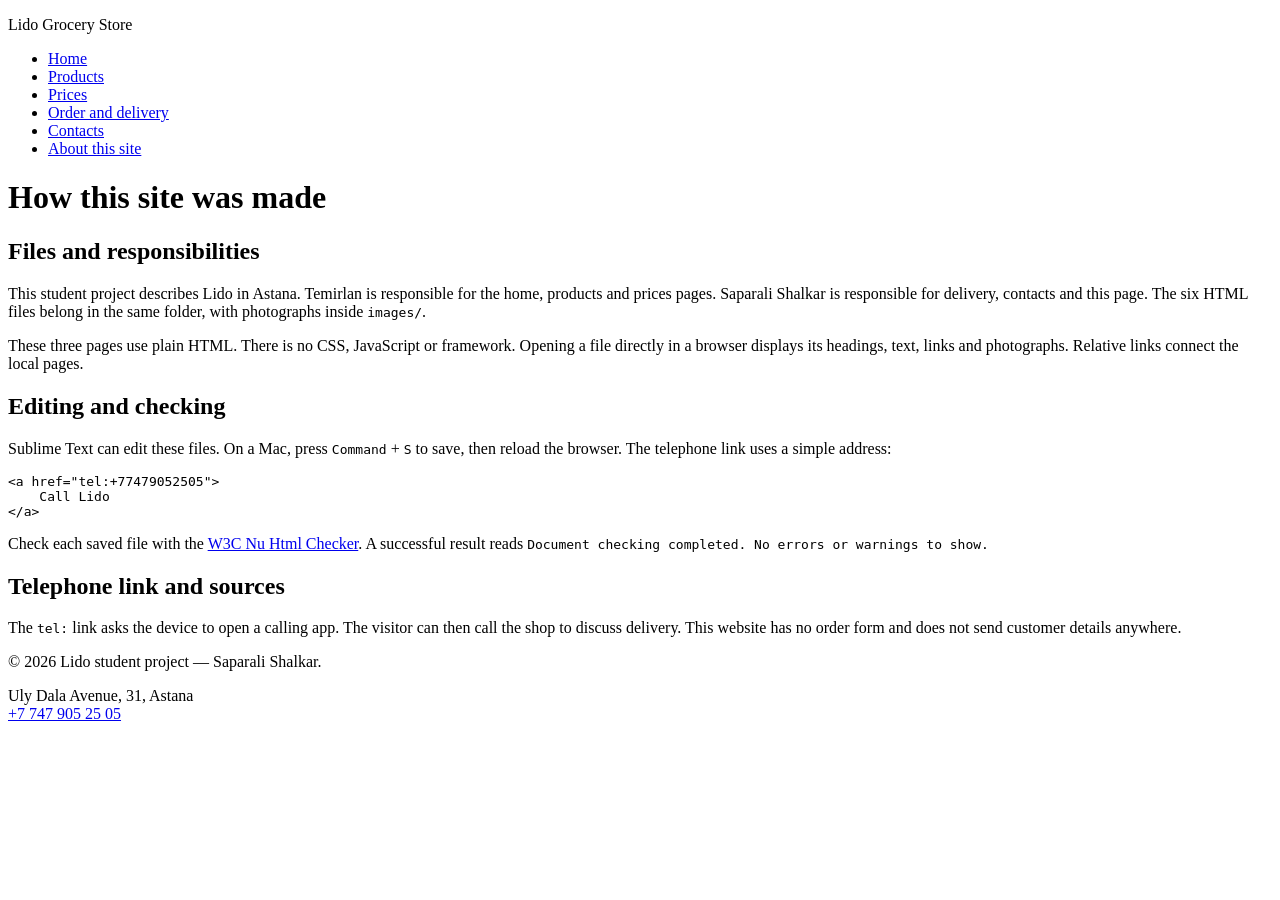
==== Grocery/colophon.html @ 2a1ebec3 "https://oly-mp.com/" ====
<!DOCTYPE html>
<html lang="en">
<head>
    <meta charset="UTF-8">
    <meta name="viewport" content="width=device-width, initial-scale=1.0">
    <meta name="description" content="How the Lido student website is organised, how its telephone link works.">
    <meta name="author" content="Saparali Shalkar">
    <title>About this site | Lido Grocery Store</title>
</head>
<body>
    <!-- Page author: Saparali Shalkar. -->
    <header>
        <p>Lido Grocery Store</p>
    </header>
    <nav aria-label="Main navigation">
        <ul>
            <li><a href="index.html">Home</a></li>
            <li><a href="products.html">Products</a></li>
            <li><a href="prices.html">Prices</a></li>
            <li><a href="delivery.html">Order and delivery</a></li>
            <li><a href="contacts.html">Contacts</a></li>
            <li><a href="colophon.html" aria-current="page">About this site</a></li>
        </ul>
    </nav>
    <main>
        <h1>How this site was made</h1>
        <section>
            <h2>Files and responsibilities</h2>
            <p>This student project describes Lido in Astana. Temirlan is responsible for the home,
                products and prices pages. Saparali Shalkar is responsible for delivery, contacts and this page.
                The six HTML files belong in the same folder, with photographs inside <code>images/</code>.</p>
            <p>These three pages use plain HTML. There is no CSS, JavaScript or framework.
                Opening a file directly in a browser displays its headings, text, links and photographs.
                Relative links connect the local pages.</p>
        </section>

        <!-- Editing and telephone links have different purposes, so each topic has its own titled section. -->
        <section>
            <h2>Editing and checking</h2>
            <p>Sublime Text can edit these files. On a Mac, press <kbd>Command</kbd> + <kbd>S</kbd>
                to save, then reload the browser. The telephone link uses a simple address:</p>
            <!-- Preformatted text preserves the example's line breaks; escaped brackets show the link's code instead of another active link. -->
            <pre><code>&lt;a href="tel:+77479052505"&gt;
    Call Lido
&lt;/a&gt;</code></pre>
            <p>Check each saved file with the <a href="https://validator.w3.org/nu/" target="_blank" rel="noopener noreferrer">W3C Nu Html Checker</a>.
                A successful result reads <samp>Document checking completed. No errors or warnings to show.</samp></p>
        </section>

        <section>
            <h2>Telephone link and sources</h2>
            <p>The <code>tel:</code> link asks the device to open a calling app.
                The visitor can then call the shop to discuss delivery. This website has no order form
                and does not send customer details anywhere.</p>
        </section>
    </main>
    <footer>
        <p>&copy; 2026 Lido student project &mdash; Saparali Shalkar.</p>
        <p>Uly Dala Avenue, 31, Astana<br><a href="tel:+77479052505">+7&nbsp;747&nbsp;905&nbsp;25&nbsp;05</a></p>
    </footer>
</body>
</html>
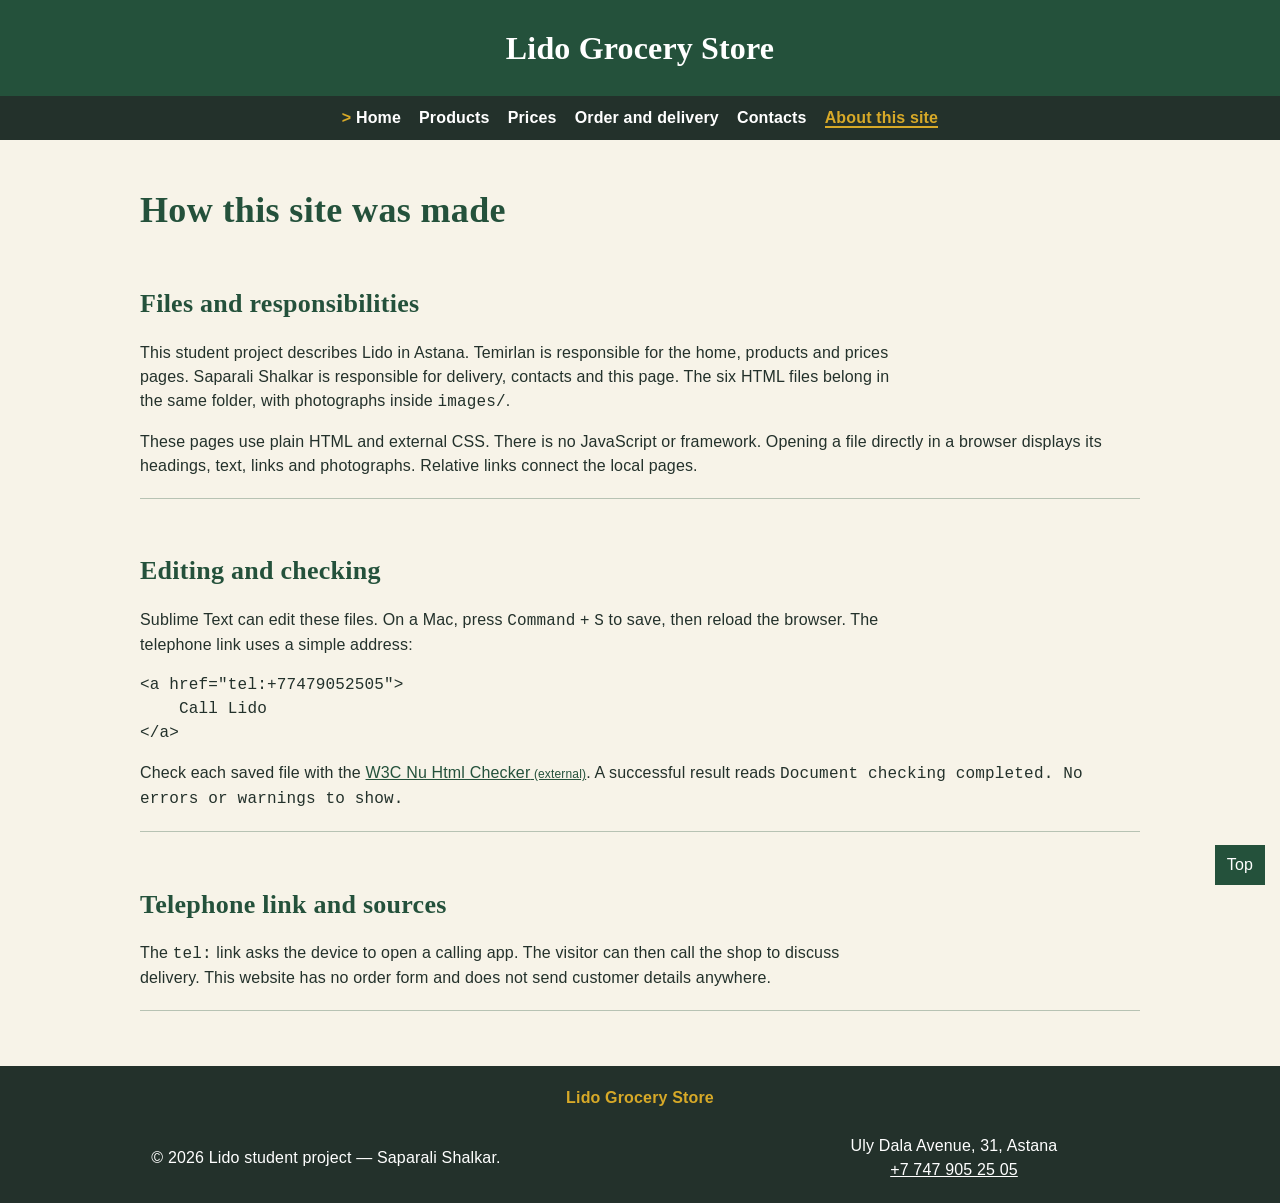
==== commit 9501c128: "Match contacts and colophon to existing pages" ====
--- a/Grocery/colophon.html
+++ b/Grocery/colophon.html
@@ -6,14 +6,16 @@
     <meta name="description" content="How the Lido student website is organised, how its telephone link works.">
     <meta name="author" content="Saparali Shalkar">
     <title>About this site | Lido Grocery Store</title>
+    <link rel="stylesheet" href="css/base.css">
+    <link rel="stylesheet" href="css/shalkar.css">
 </head>
-<body>
+<body class="page-colophon">
     <!-- Page author: Saparali Shalkar. -->
-    <header>
-        <p>Lido Grocery Store</p>
+    <header class="site-header">
+        <p class="site-name">Lido Grocery Store</p>
     </header>
-    <nav aria-label="Main navigation">
-        <ul>
+    <nav class="site-nav" aria-label="Main navigation">
+        <ul class="nav-list">
             <li><a href="index.html">Home</a></li>
             <li><a href="products.html">Products</a></li>
             <li><a href="prices.html">Prices</a></li>
@@ -22,20 +24,20 @@
             <li><a href="colophon.html" aria-current="page">About this site</a></li>
         </ul>
     </nav>
-    <main>
-        <h1>How this site was made</h1>
-        <section>
+    <main id="main-content" class="site-main">
+        <h1 id="page-title">How this site was made</h1>
+        <section class="content-section site-information">
             <h2>Files and responsibilities</h2>
             <p>This student project describes Lido in Astana. Temirlan is responsible for the home,
                 products and prices pages. Saparali Shalkar is responsible for delivery, contacts and this page.
                 The six HTML files belong in the same folder, with photographs inside <code>images/</code>.</p>
-            <p>These three pages use plain HTML. There is no CSS, JavaScript or framework.
+            <p>These pages use plain HTML and external CSS. There is no JavaScript or framework.
                 Opening a file directly in a browser displays its headings, text, links and photographs.
                 Relative links connect the local pages.</p>
         </section>
 
         <!-- Editing and telephone links have different purposes, so each topic has its own titled section. -->
-        <section>
+        <section class="content-section editing-notes">
             <h2>Editing and checking</h2>
             <p>Sublime Text can edit these files. On a Mac, press <kbd>Command</kbd> + <kbd>S</kbd>
                 to save, then reload the browser. The telephone link uses a simple address:</p>
@@ -47,14 +49,15 @@
                 A successful result reads <samp>Document checking completed. No errors or warnings to show.</samp></p>
         </section>
 
-        <section>
+        <section class="content-section telephone-notes">
             <h2>Telephone link and sources</h2>
             <p>The <code>tel:</code> link asks the device to open a calling app.
                 The visitor can then call the shop to discuss delivery. This website has no order form
                 and does not send customer details anywhere.</p>
         </section>
     </main>
-    <footer>
+    <a class="back-to-top" href="#page-title">Top</a>
+    <footer class="site-footer">
         <p>&copy; 2026 Lido student project &mdash; Saparali Shalkar.</p>
         <p>Uly Dala Avenue, 31, Astana<br><a href="tel:+77479052505">+7&nbsp;747&nbsp;905&nbsp;25&nbsp;05</a></p>
     </footer>
--- a/Grocery/css/base.css
+++ b/Grocery/css/base.css
@@ -0,0 +1,246 @@
+/*
+    palette
+    24513b dark green for the store header and headings
+    d7a928 gold for the current navigation link
+    f7f3e8 light cream for the page background
+    23312b dark green for readable text
+    white for tables and form fields
+*/
+
+/* the universal selector matches every element */
+* {
+    box-sizing: border-box;
+}
+
+body {
+    margin: 0;
+    background-color: #f7f3e8;
+    color: rgb(35, 49, 43);
+    font-family: Arial, Helvetica, sans-serif;
+    font-size: 16px;
+    font-weight: 400;
+    line-height: 1.5;
+    letter-spacing: 0.01em;
+}
+
+h1,
+h2,
+h3 {
+    color: #24513b;
+    font-family: Georgia, "Times New Roman", serif;
+    font-weight: 700;
+    line-height: 1.2;
+    letter-spacing: 0.01em;
+}
+
+h1 {
+    font-size: 36px;
+}
+
+h2 {
+    font-size: 26px;
+}
+
+h3 {
+    font-size: 20px;
+}
+
+a {
+    color: #24513b;
+}
+
+img {
+    max-width: 100%;
+    height: auto;
+    border: 2px solid white;
+}
+
+.site-header {
+    padding: 24px 16px;
+    background-color: #24513b;
+    color: white;
+    text-align: center;
+}
+
+.site-header h1,
+.site-header .site-name {
+    margin: 0;
+    color: white;
+}
+
+.site-name {
+    font-family: Georgia, "Times New Roman", serif;
+    font-size: 32px;
+    font-weight: 700;
+}
+
+.site-nav {
+    position: static; /* static keeps the menu in normal flow */
+    padding: 10px;
+    background-color: #23312b;
+}
+
+/* the child selector selects only the main list inside the navigation */
+.site-nav > .nav-list {
+    display: flex;
+    flex-direction: row;
+    flex-wrap: wrap;
+    justify-content: center;
+    align-items: center;
+    gap: 18px;
+    margin: 0;
+    padding: 0;
+    list-style: none;
+}
+
+/* the descendant selector selects all links inside the navigation */
+.site-nav a {
+    color: white;
+    font-weight: 700;
+    text-decoration: none;
+}
+
+/* first child selects the first menu item and before inserts its marker */
+.site-nav li:first-child a::before {
+    content: "> ";
+    color: #d7a928;
+}
+
+.site-nav a:hover,
+.site-nav a:focus {
+    color: #d7a928;
+    text-decoration: underline;
+}
+
+.site-nav a[aria-current="page"] {
+    color: #d7a928;
+    border-bottom: 2px solid #d7a928;
+}
+
+.site-main {
+    width: 90%;
+    max-width: 1000px;
+    margin: 0 auto; /* centering technique one auto margins center the main page column */
+    padding: 30px 0;
+}
+
+#main-content {
+    min-height: 400px;
+}
+
+/* top padding prevents the first heading margin from collapsing outside the section */
+.content-section {
+    margin-bottom: 25px;
+    padding: 10px 0 20px;
+    border-bottom: 1px solid rgba(36, 81, 59, 0.3);
+}
+
+.content-section > :last-child {
+    margin-bottom: 0;
+}
+
+/* the adjacent sibling selector selects a paragraph immediately after h2 */
+h2 + p {
+    max-width: 750px;
+}
+
+.cascade-demo {
+    color: #d7a928;
+}
+
+figure {
+    margin: 25px 0;
+}
+
+figcaption {
+    margin-top: 6px;
+    font-size: 14px;
+    font-style: italic;
+}
+
+table {
+    width: 100%;
+    border-collapse: collapse;
+    background-color: white;
+}
+
+caption {
+    margin-bottom: 8px;
+    font-weight: 700;
+}
+
+th,
+td {
+    padding: 8px;
+    border: 1px solid rgba(35, 49, 43, 0.3);
+    text-align: left;
+}
+
+th {
+    background-color: #24513b;
+    color: white;
+}
+
+input,
+select,
+textarea,
+button {
+    max-width: 100%;
+    padding: 7px;
+    border: 1px solid #24513b;
+    font: inherit;
+}
+
+button {
+    background-color: #24513b;
+    color: white;
+    cursor: pointer;
+}
+
+button:hover,
+button:focus {
+    background-color: #23312b;
+}
+
+/* the attribute selector selects external links with a blank target */
+a[target="_blank"]::after {
+    content: " (external)";
+    font-size: 12px;
+}
+
+.site-footer {
+    display: flex;
+    flex-direction: row;
+    flex-wrap: wrap;
+    justify-content: center;
+    align-items: center;
+    gap: 8px 16px;
+    padding: 20px;
+    background-color: #23312b;
+    color: white;
+    text-align: center;
+}
+
+.site-footer::before {
+    content: "Lido Grocery Store";
+    display: block;
+    margin-bottom: 10px;
+    color: #d7a928;
+    font-weight: 700;
+    flex-basis: 100%;
+}
+
+.site-footer p {
+    flex: 1 1 160px;
+    margin: 6px 0;
+}
+
+.site-footer a {
+    color: white;
+}
+
+hr {
+    margin: 25px 0;
+    border: 0;
+    border-top: 1px solid #d7a928;
+}
--- a/Grocery/css/shalkar.css
+++ b/Grocery/css/shalkar.css
@@ -0,0 +1,14 @@
+.page-contacts .site-main,
+.page-colophon .site-main {
+    padding-top: 25px;
+}
+
+.back-to-top {
+    position: fixed;
+    right: 15px;
+    bottom: 15px;
+    padding: 8px 12px;
+    background-color: #24513b;
+    color: white;
+    text-decoration: none;
+}
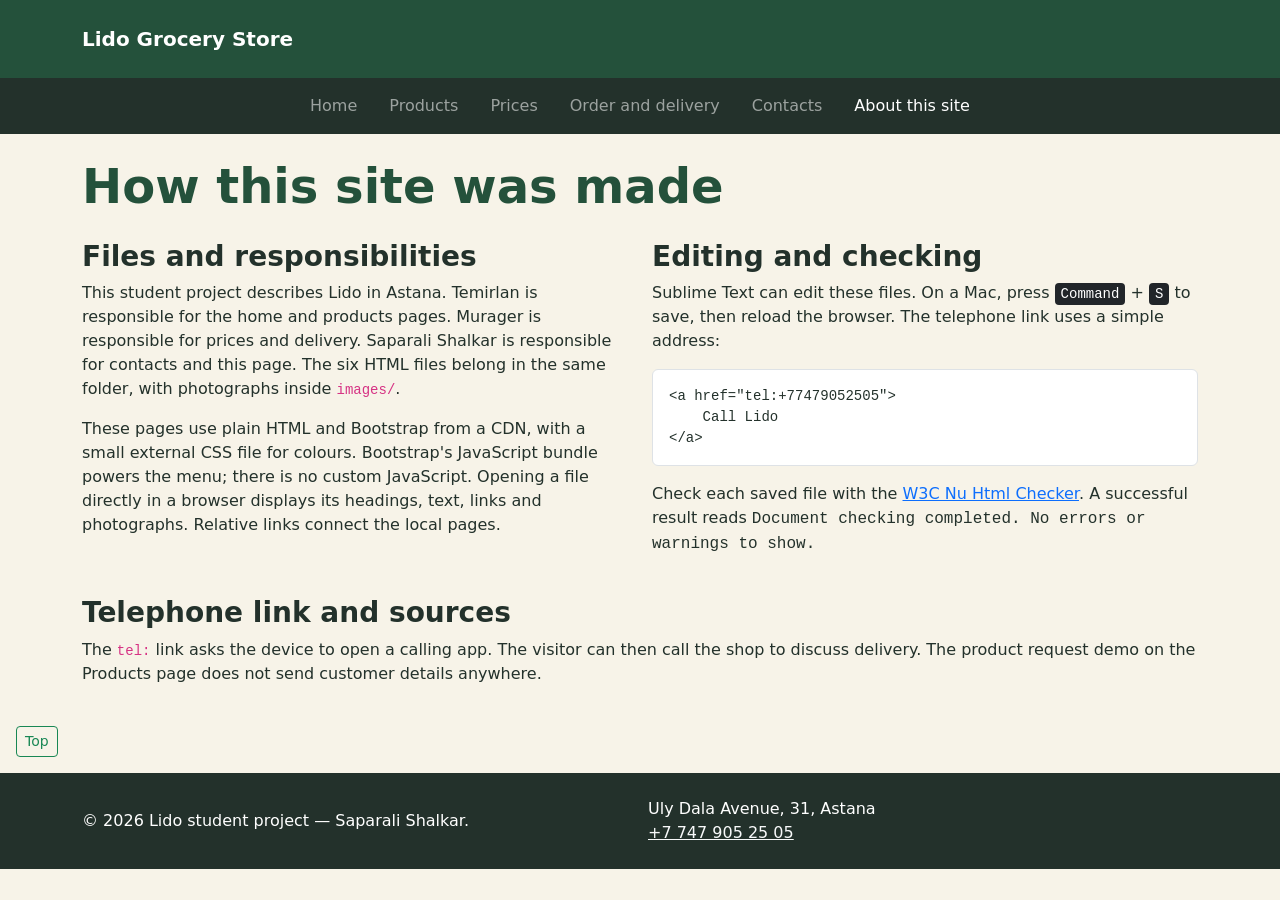
==== commit bf632063: "Migrate Contacts and About pages to Bootstrap" ====
--- a/Grocery/colophon.html
+++ b/Grocery/colophon.html
@@ -6,60 +6,82 @@
     <meta name="description" content="How the Lido student website is organised, how its telephone link works.">
     <meta name="author" content="Saparali Shalkar">
     <title>About this site | Lido Grocery Store</title>
-    <link rel="stylesheet" href="css/base.css">
+    <!-- Bootstrap 5.3.8 via CDN; the correction stylesheet follows Bootstrap. -->
+    <link href="https://cdn.jsdelivr.net/npm/bootstrap@5.3.8/dist/css/bootstrap.min.css" rel="stylesheet" integrity="sha384-sRIl4kxILFvY47J16cr9ZwB07vP4J8+LH7qKQnuqkuIAvNWLzeN8tE5YBujZqJLB" crossorigin="anonymous">
     <link rel="stylesheet" href="css/shalkar.css">
 </head>
 <body class="page-colophon">
     <!-- Page author: Saparali Shalkar. -->
-    <header class="site-header">
-        <p class="site-name">Lido Grocery Store</p>
+    <!-- container-fluid keeps the header colour full width. -->
+    <header class="site-header container-fluid py-4 text-center text-md-start">
+        <div class="container">
+            <p class="site-name lead fw-bold mb-0">Lido Grocery Store</p>
+        </div>
     </header>
-    <nav class="site-nav" aria-label="Main navigation">
-        <ul class="nav-list">
-            <li><a href="index.html">Home</a></li>
-            <li><a href="products.html">Products</a></li>
-            <li><a href="prices.html">Prices</a></li>
-            <li><a href="delivery.html">Order and delivery</a></li>
-            <li><a href="contacts.html">Contacts</a></li>
-            <li><a href="colophon.html" aria-current="page">About this site</a></li>
-        </ul>
+    <nav class="site-nav navbar navbar-expand-lg" data-bs-theme="dark" aria-label="Main navigation">
+        <div class="container">
+            <button class="navbar-toggler" type="button" data-bs-toggle="collapse" data-bs-target="#shalkar-navigation" aria-controls="shalkar-navigation" aria-expanded="false" aria-label="Toggle navigation">
+                <span class="navbar-toggler-icon"></span>
+            </button>
+            <div class="collapse navbar-collapse" id="shalkar-navigation">
+                <ul class="nav-list navbar-nav mx-auto gap-lg-3">
+                    <li class="nav-item"><a class="nav-link" href="index.html">Home</a></li>
+                    <li class="nav-item"><a class="nav-link" href="products.html">Products</a></li>
+                    <li class="nav-item"><a class="nav-link" href="prices.html">Prices</a></li>
+                    <li class="nav-item"><a class="nav-link" href="delivery.html">Order and delivery</a></li>
+                    <li class="nav-item"><a class="nav-link" href="contacts.html">Contacts</a></li>
+                    <li class="nav-item"><a class="nav-link active" aria-current="page" href="colophon.html">About this site</a></li>
+                </ul>
+            </div>
+        </div>
     </nav>
-    <main id="main-content" class="site-main">
-        <h1 id="page-title">How this site was made</h1>
-        <section class="content-section site-information">
-            <h2>Files and responsibilities</h2>
-            <p>This student project describes Lido in Astana. Temirlan is responsible for the home,
-                products and prices pages. Saparali Shalkar is responsible for delivery, contacts and this page.
+    <!-- container gives readable width and phone gutters. -->
+    <main id="main-content" class="site-main container py-4">
+        <h1 id="page-title" class="display-5 fw-bold mb-4 text-center text-md-start">How this site was made</h1>
+        <!-- The three existing sections form responsive Bootstrap columns. -->
+        <div class="row g-4">
+        <section class="content-section site-information col-12 col-lg-6">
+            <h2 class="h3 fw-bold">Files and responsibilities</h2>
+            <p>This student project describes Lido in Astana. Temirlan is responsible for the home and products pages. Murager is responsible for prices and delivery.
+                Saparali Shalkar is responsible for contacts and this page.
                 The six HTML files belong in the same folder, with photographs inside <code>images/</code>.</p>
-            <p>These pages use plain HTML and external CSS. There is no JavaScript or framework.
+            <p>These pages use plain HTML and Bootstrap from a CDN, with a small external CSS file for colours.
+                Bootstrap's JavaScript bundle powers the menu; there is no custom JavaScript.
                 Opening a file directly in a browser displays its headings, text, links and photographs.
                 Relative links connect the local pages.</p>
         </section>
 
         <!-- Editing and telephone links have different purposes, so each topic has its own titled section. -->
-        <section class="content-section editing-notes">
-            <h2>Editing and checking</h2>
+        <section class="content-section editing-notes col-12 col-lg-6">
+            <h2 class="h3 fw-bold">Editing and checking</h2>
             <p>Sublime Text can edit these files. On a Mac, press <kbd>Command</kbd> + <kbd>S</kbd>
                 to save, then reload the browser. The telephone link uses a simple address:</p>
             <!-- Preformatted text preserves the example's line breaks; escaped brackets show the link's code instead of another active link. -->
-            <pre><code>&lt;a href="tel:+77479052505"&gt;
+            <pre class="bg-white border rounded p-3"><code>&lt;a href="tel:+77479052505"&gt;
     Call Lido
 &lt;/a&gt;</code></pre>
             <p>Check each saved file with the <a href="https://validator.w3.org/nu/" target="_blank" rel="noopener noreferrer">W3C Nu Html Checker</a>.
                 A successful result reads <samp>Document checking completed. No errors or warnings to show.</samp></p>
         </section>
 
-        <section class="content-section telephone-notes">
-            <h2>Telephone link and sources</h2>
+        <section class="content-section telephone-notes col-12">
+            <h2 class="h3 fw-bold">Telephone link and sources</h2>
             <p>The <code>tel:</code> link asks the device to open a calling app.
-                The visitor can then call the shop to discuss delivery. This website has no order form
-                and does not send customer details anywhere.</p>
+                The visitor can then call the shop to discuss delivery. The product request demo on the Products page
+                does not send customer details anywhere.</p>
         </section>
+        </div>
     </main>
-    <a class="back-to-top" href="#page-title">Top</a>
-    <footer class="site-footer">
-        <p>&copy; 2026 Lido student project &mdash; Saparali Shalkar.</p>
-        <p>Uly Dala Avenue, 31, Astana<br><a href="tel:+77479052505">+7&nbsp;747&nbsp;905&nbsp;25&nbsp;05</a></p>
+    <a class="back-to-top btn btn-outline-success btn-sm d-none d-md-inline-block ms-3 mb-3" href="#page-title">Top</a>
+    <footer class="site-footer container-fluid py-4 text-center text-md-start">
+        <div class="container">
+            <div class="row g-3 align-items-center">
+                <p class="col-12 col-md-6 mb-0">&copy; 2026 Lido student project &mdash; Saparali Shalkar.</p>
+                <p class="col-12 col-md-6 mb-0">Uly Dala Avenue, 31, Astana<br><a class="link-light" href="tel:+77479052505">+7&nbsp;747&nbsp;905&nbsp;25&nbsp;05</a></p>
+            </div>
+        </div>
     </footer>
+    <!-- Bootstrap 5.3.8 bundle powers the collapsing navbar; no custom JavaScript. -->
+    <script src="https://cdn.jsdelivr.net/npm/bootstrap@5.3.8/dist/js/bootstrap.bundle.min.js" integrity="sha384-FKyoEForCGlyvwx9Hj09JcYn3nv7wiPVlz7YYwJrWVcXK/BmnVDxM+D2scQbITxI" crossorigin="anonymous"></script>
 </body>
 </html>
--- a/Grocery/css/shalkar.css
+++ b/Grocery/css/shalkar.css
@@ -1,14 +1,19 @@
-.page-contacts .site-main,
-.page-colophon .site-main {
-    padding-top: 25px;
+/* Assignment 3 correction layer: Bootstrap handles layout, navigation and spacing. */
+body {
+    background-color: #f7f3e8;
+    color: #23312b;
 }
 
-.back-to-top {
-    position: fixed;
-    right: 15px;
-    bottom: 15px;
-    padding: 8px 12px;
+h1, h2 {
+    color: #24513b;
+}
+
+.site-header {
     background-color: #24513b;
     color: white;
-    text-decoration: none;
 }
+
+.site-nav, .site-footer {
+    background-color: #23312b;
+    color: white;
+}
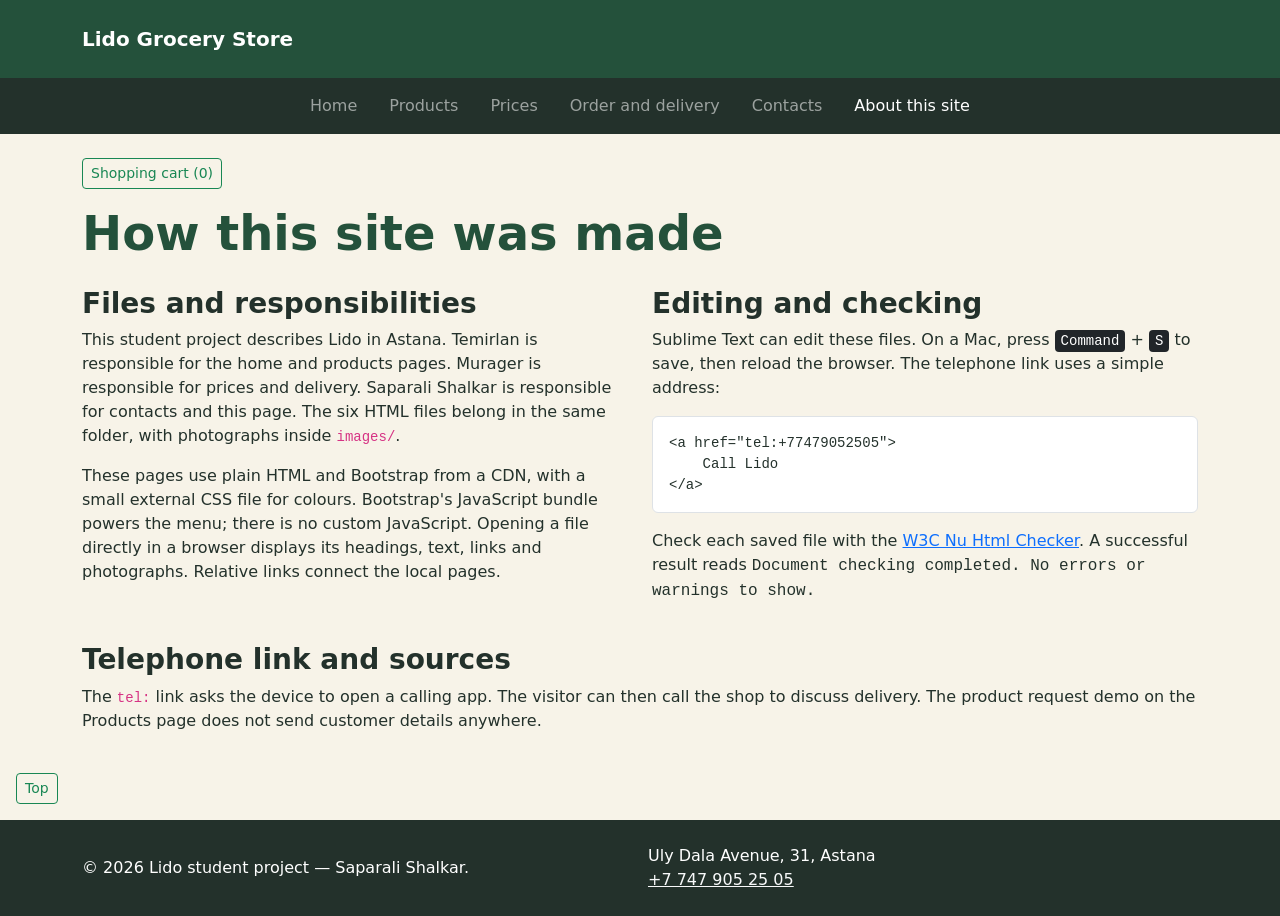
==== commit aee1b4d1: "Complete catalogue, shared cart and validated product enquiries" ====
--- a/Grocery/colophon.html
+++ b/Grocery/colophon.html
@@ -9,6 +9,8 @@
     <!-- Bootstrap 5.3.8 via CDN; the correction stylesheet follows Bootstrap. -->
     <link href="https://cdn.jsdelivr.net/npm/bootstrap@5.3.8/dist/css/bootstrap.min.css" rel="stylesheet" integrity="sha384-sRIl4kxILFvY47J16cr9ZwB07vP4J8+LH7qKQnuqkuIAvNWLzeN8tE5YBujZqJLB" crossorigin="anonymous">
     <link rel="stylesheet" href="css/shalkar.css">
+    <script src="js/store.js" defer></script>
+    <script src="js/main.js" defer></script>
 </head>
 <body class="page-colophon">
     <!-- Page author: Saparali Shalkar. -->
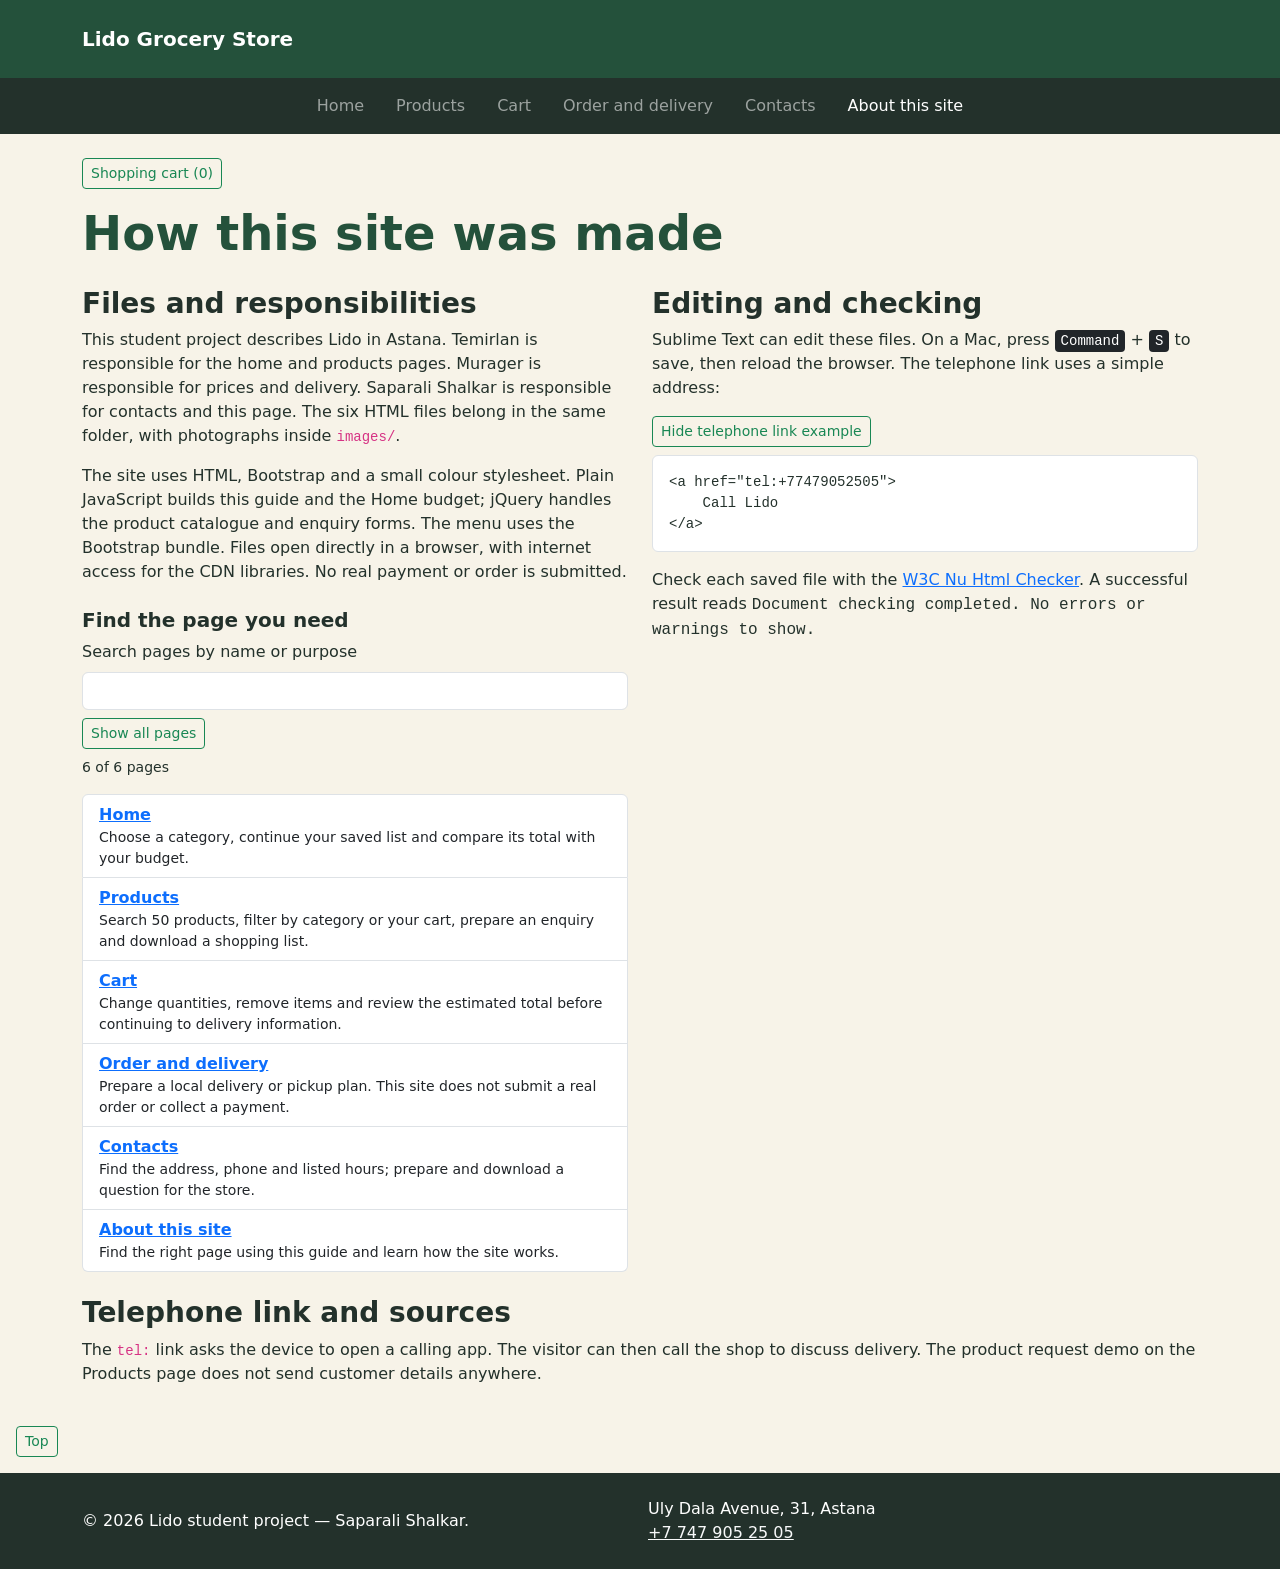
==== commit cccc569e: "Complete Contacts enquiry download and native About page guide" ====
--- a/Grocery/colophon.html
+++ b/Grocery/colophon.html
@@ -9,8 +9,10 @@
     <!-- Bootstrap 5.3.8 via CDN; the correction stylesheet follows Bootstrap. -->
     <link href="https://cdn.jsdelivr.net/npm/bootstrap@5.3.8/dist/css/bootstrap.min.css" rel="stylesheet" integrity="sha384-sRIl4kxILFvY47J16cr9ZwB07vP4J8+LH7qKQnuqkuIAvNWLzeN8tE5YBujZqJLB" crossorigin="anonymous">
     <link rel="stylesheet" href="css/shalkar.css">
+    <script src="https://code.jquery.com/jquery-3.7.1.min.js" integrity="sha256-/JqT3SQfawRcv/BIHPThkBvs0OEvtFFmqPF/lYI/Cxo=" crossorigin="anonymous" defer></script>
     <script src="js/store.js" defer></script>
     <script src="js/main.js" defer></script>
+    <script src="js/site-guide.js" defer></script>
 </head>
 <body class="page-colophon">
     <!-- Page author: Saparali Shalkar. -->
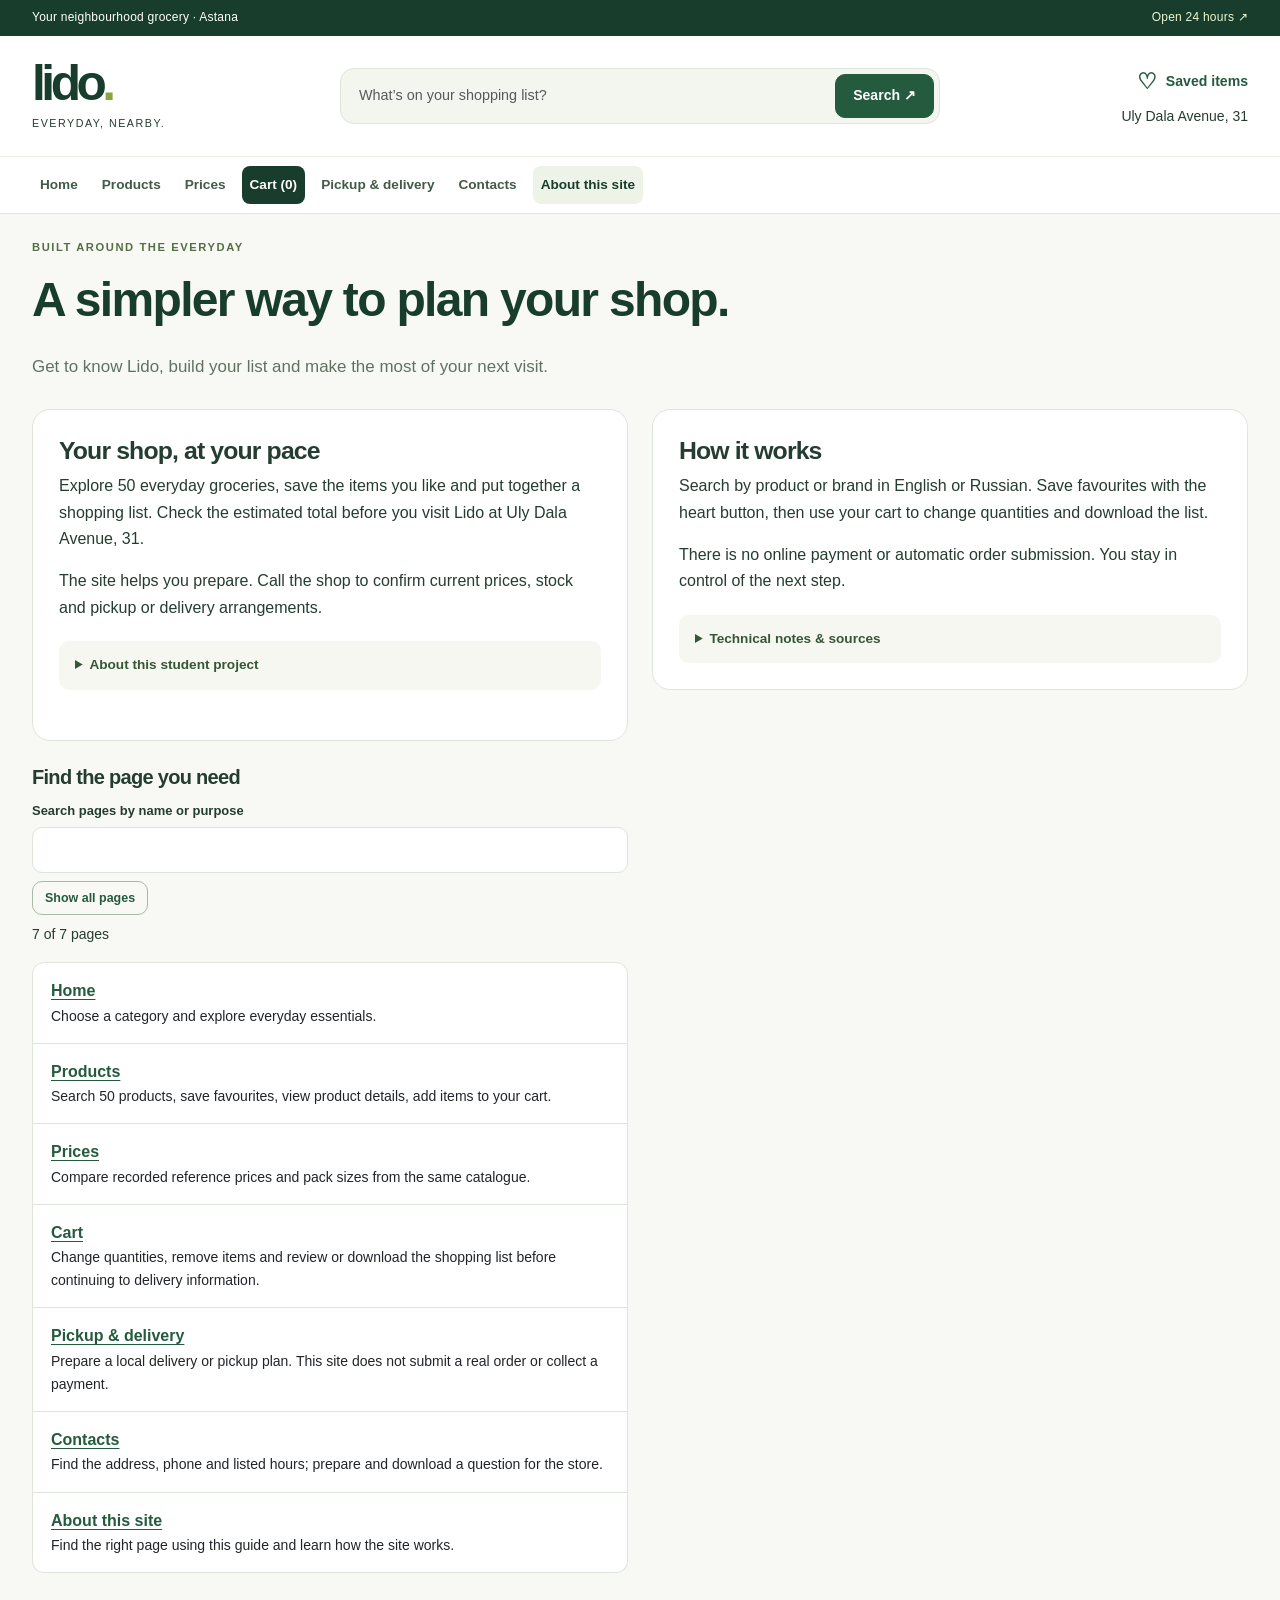
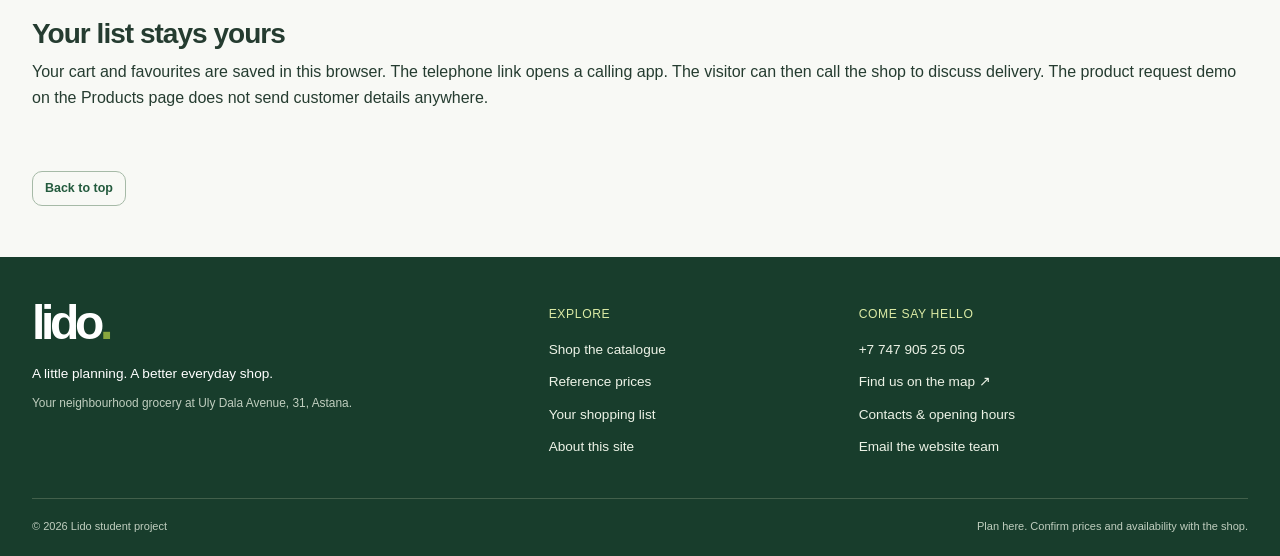
==== commit f3229b86: "Refresh Lido storefront and simplify shopping pages" ====
--- a/Grocery/colophon.html
+++ b/Grocery/colophon.html
@@ -6,86 +6,95 @@
     <meta name="description" content="How the Lido student website is organised, how its telephone link works.">
     <meta name="author" content="Saparali Shalkar">
     <title>About this site | Lido Grocery Store</title>
-    <!-- Bootstrap 5.3.8 via CDN; the correction stylesheet follows Bootstrap. -->
+<!-- bootstrap 5.3.8 via CDN; shared site.css customises the Lido interface. -->
+
     <link href="https://cdn.jsdelivr.net/npm/bootstrap@5.3.8/dist/css/bootstrap.min.css" rel="stylesheet" integrity="sha384-sRIl4kxILFvY47J16cr9ZwB07vP4J8+LH7qKQnuqkuIAvNWLzeN8tE5YBujZqJLB" crossorigin="anonymous">
-    <link rel="stylesheet" href="css/shalkar.css">
+    <link rel="stylesheet" href="css/site.css">
     <script src="https://code.jquery.com/jquery-3.7.1.min.js" integrity="sha256-/JqT3SQfawRcv/BIHPThkBvs0OEvtFFmqPF/lYI/Cxo=" crossorigin="anonymous" defer></script>
     <script src="js/store.js" defer></script>
+    <script src="js/favourites.js" defer></script>
     <script src="js/main.js" defer></script>
     <script src="js/site-guide.js" defer></script>
 </head>
-<body class="page-colophon">
-    <!-- Page author: Saparali Shalkar. -->
-    <!-- container-fluid keeps the header colour full width. -->
-    <header class="site-header container-fluid py-4 text-center text-md-start">
-        <div class="container">
-            <p class="site-name lead fw-bold mb-0">Lido Grocery Store</p>
-        </div>
+<body class="page-colophon d-flex flex-column min-vh-100">
+<a class="visually-hidden-focusable btn btn-light" href="#main-content">Skip to content</a>
+
+
+    <div class="store-strip"><div class="container d-flex justify-content-between gap-3"><span>Your neighbourhood grocery · Astana</span><a href="contacts.html#opening-hours">Open 24 hours <span aria-hidden="true">↗</span></a></div></div>
+    <header class="site-header">
+        <div class="container"><div class="row align-items-center g-3">
+            <div class="col-6 col-lg-3"><a class="brand" href="index.html" aria-label="Lido Grocery Store home">lido<span class="brand-dot">.</span></a><span class="brand-caption d-none d-sm-block">Everyday, nearby.</span></div>
+            <div class="col-6 col-lg-3 order-lg-3 text-end"><a class="saved-link" href="products.html?favourites=1#product-gallery"><span aria-hidden="true">♡</span> Saved items</a><p class="small mb-0 mt-1 d-none d-sm-block">Uly Dala Avenue, 31</p></div>
+            <div class="col-12 col-lg-6 order-lg-2"><form class="header-search d-flex" action="products.html" method="get" role="search"><label class="visually-hidden" for="site-search">Search the product catalogue</label><input class="form-control" id="site-search" type="search" name="q" placeholder="What’s on your shopping list?" maxlength="200"><button class="btn btn-success" type="submit">Search <span aria-hidden="true">↗</span></button></form></div>
+        </div></div>
     </header>
-    <nav class="site-nav navbar navbar-expand-lg" data-bs-theme="dark" aria-label="Main navigation">
-        <div class="container">
-            <button class="navbar-toggler" type="button" data-bs-toggle="collapse" data-bs-target="#shalkar-navigation" aria-controls="shalkar-navigation" aria-expanded="false" aria-label="Toggle navigation">
-                <span class="navbar-toggler-icon"></span>
-            </button>
-            <div class="collapse navbar-collapse" id="shalkar-navigation">
-                <ul class="nav-list navbar-nav mx-auto gap-lg-3">
-                    <li class="nav-item"><a class="nav-link" href="index.html">Home</a></li>
-                    <li class="nav-item"><a class="nav-link" href="products.html">Products</a></li>
-                    <li class="nav-item"><a class="nav-link" href="prices.html">Prices</a></li>
-                    <li class="nav-item"><a class="nav-link" href="delivery.html">Order and delivery</a></li>
-                    <li class="nav-item"><a class="nav-link" href="contacts.html">Contacts</a></li>
-                    <li class="nav-item"><a class="nav-link active" aria-current="page" href="colophon.html">About this site</a></li>
-                </ul>
-            </div>
-        </div>
-    </nav>
-    <!-- container gives readable width and phone gutters. -->
-    <main id="main-content" class="site-main container py-4">
-        <h1 id="page-title" class="display-5 fw-bold mb-4 text-center text-md-start">How this site was made</h1>
-        <!-- The three existing sections form responsive Bootstrap columns. -->
-        <div class="row g-4">
-        <section class="content-section site-information col-12 col-lg-6">
-            <h2 class="h3 fw-bold">Files and responsibilities</h2>
-            <p>This student project describes Lido in Astana. Temirlan is responsible for the home and products pages. Murager is responsible for prices and delivery.
+    <nav class="site-nav navbar navbar-expand-lg" data-bs-theme="light" aria-label="Main navigation">
+<div class="container">
+<button class="navbar-toggler" type="button" data-bs-toggle="collapse" data-bs-target="#main-navigation" aria-controls="main-navigation" aria-expanded="false" aria-label="Toggle menu"><span class="navbar-toggler-icon"></span> Menu</button>
+<div class="collapse navbar-collapse" id="main-navigation"><ul class="navbar-nav gap-lg-2 flex-wrap">
+<li class="nav-item"><a class="nav-link" href="index.html">Home</a></li>
+<li class="nav-item"><a class="nav-link" href="products.html">Products</a></li>
+<li class="nav-item"><a class="nav-link" href="prices.html">Prices</a></li>
+<li class="nav-item"><a class="nav-link" href="cart.html" data-cart-link>Cart</a></li>
+<li class="nav-item"><a class="nav-link" href="delivery.html">Pickup & delivery</a></li>
+<li class="nav-item"><a class="nav-link" href="contacts.html">Contacts</a></li>
+<li class="nav-item"><a class="nav-link active" href="colophon.html" aria-current="page">About this site</a></li>
+</ul></div></div></nav>
+
+    <main id="main-content" class="site-main container py-4 flex-grow-1">
+        <p class="eyebrow">BUILT AROUND THE EVERYDAY</p>
+<h1 id="page-title" class="display-5 fw-bold mb-4 text-center text-md-start">A simpler way to plan your shop.</h1>
+<p class="page-intro">Get to know Lido, build your list and make the most of your next visit.</p>
+
+        <div class="row g-4 align-items-start">
+        <section class="content-section site-information col-12 col-lg-6"><div class="surface-panel">
+            <h2 class="h3 fw-bold">Your shop, at your pace</h2>
+            <p>Explore 50 everyday groceries, save the items you like and put together a shopping list. Check the estimated total before you visit Lido at Uly Dala Avenue, 31.</p>
+            <p>The site helps you prepare. Call the shop to confirm current prices, stock and pickup or delivery arrangements.</p>
+            <details class="project-notes mb-4"><summary>About this student project</summary>
+
+            <p>This student project describes Lido in Astana. Temirlan is responsible for the home and products pages. Murager contributed prices and delivery. The standalone Cart brings together the existing shopping-list features.
                 Saparali Shalkar is responsible for contacts and this page.
-                The six HTML files belong in the same folder, with photographs inside <code>images/</code>.</p>
-            <p>These pages use plain HTML and Bootstrap from a CDN, with a small external CSS file for colours.
-                Bootstrap's JavaScript bundle powers the menu; there is no custom JavaScript.
-                Opening a file directly in a browser displays its headings, text, links and photographs.
-                Relative links connect the local pages.</p>
-        </section>
+                The seven HTML files belong in the same folder, with photographs inside <code>images/</code>.</p>
+            <p>The site uses HTML, Bootstrap, JavaScript and jQuery. Your shopping list stays in this browser. Forms prepare information to review before you call or visit the shop. Internet access is needed for the CDN libraries and external links.</p>
+            </details>
+        </div></section>
 
-        <!-- Editing and telephone links have different purposes, so each topic has its own titled section. -->
-        <section class="content-section editing-notes col-12 col-lg-6">
-            <h2 class="h3 fw-bold">Editing and checking</h2>
-            <p>Sublime Text can edit these files. On a Mac, press <kbd>Command</kbd> + <kbd>S</kbd>
-                to save, then reload the browser. The telephone link uses a simple address:</p>
-            <!-- Preformatted text preserves the example's line breaks; escaped brackets show the link's code instead of another active link. -->
+
+        <section class="content-section editing-notes col-12 col-lg-6"><div class="surface-panel">
+            <h2 class="h3 fw-bold">How it works</h2>
+<p>Search by product or brand in English or Russian. Save favourites with the heart button, then use your cart to change quantities and download the list.</p>
+<p>There is no online payment or automatic order submission. You stay in control of the next step.</p>
+<details class="project-notes"><summary>Technical notes & sources</summary>
+
+            <p>The telephone links open the calling app on your device. The example below shows the address used by the Call Lido buttons:</p>
+
             <pre class="bg-white border rounded p-3"><code>&lt;a href="tel:+77479052505"&gt;
     Call Lido
 &lt;/a&gt;</code></pre>
             <p>Check each saved file with the <a href="https://validator.w3.org/nu/" target="_blank" rel="noopener noreferrer">W3C Nu Html Checker</a>.
                 A successful result reads <samp>Document checking completed. No errors or warnings to show.</samp></p>
-        </section>
+
+</details>
+        </div></section>
 
         <section class="content-section telephone-notes col-12">
-            <h2 class="h3 fw-bold">Telephone link and sources</h2>
-            <p>The <code>tel:</code> link asks the device to open a calling app.
+            <h2 class="h3 fw-bold">Your list stays yours</h2>
+            <p>Your cart and favourites are saved in this browser. The telephone link opens a calling app.
                 The visitor can then call the shop to discuss delivery. The product request demo on the Products page
                 does not send customer details anywhere.</p>
         </section>
         </div>
     </main>
-    <a class="back-to-top btn btn-outline-success btn-sm d-none d-md-inline-block ms-3 mb-3" href="#page-title">Top</a>
-    <footer class="site-footer container-fluid py-4 text-center text-md-start">
-        <div class="container">
-            <div class="row g-3 align-items-center">
-                <p class="col-12 col-md-6 mb-0">&copy; 2026 Lido student project &mdash; Saparali Shalkar.</p>
-                <p class="col-12 col-md-6 mb-0">Uly Dala Avenue, 31, Astana<br><a class="link-light" href="tel:+77479052505">+7&nbsp;747&nbsp;905&nbsp;25&nbsp;05</a></p>
-            </div>
-        </div>
-    </footer>
-    <!-- Bootstrap 5.3.8 bundle powers the collapsing navbar; no custom JavaScript. -->
-    <script src="https://cdn.jsdelivr.net/npm/bootstrap@5.3.8/dist/js/bootstrap.bundle.min.js" integrity="sha384-FKyoEForCGlyvwx9Hj09JcYn3nv7wiPVlz7YYwJrWVcXK/BmnVDxM+D2scQbITxI" crossorigin="anonymous"></script>
+
+    <p class="container mb-3"><a class="btn btn-outline-success btn-sm" href="#page-title">Back to top</a></p>
+<footer class="site-footer"><div class="container"><div class="row g-4">
+        <div class="col-12 col-md-5"><a class="brand" href="index.html">lido<span class="brand-dot">.</span></a><p class="mt-3 mb-2">A little planning. A better everyday shop.</p><p class="footer-muted small">Your neighbourhood grocery at Uly Dala Avenue, 31, Astana.</p></div>
+        <div class="col-6 col-md-3"><h2 class="h6">Explore</h2><a href="products.html">Shop the catalogue</a><a href="prices.html">Reference prices</a><a href="cart.html">Your shopping list</a><a href="colophon.html">About this site</a></div>
+        <div class="col-6 col-md-4"><h2 class="h6">Come say hello</h2><a href="tel:+77479052505">+7 747 905 25 05</a><a href="https://2gis.kz/astana/firm/70000001066901298" target="_blank" rel="noopener noreferrer">Find us on the map ↗</a><a href="contacts.html">Contacts & opening hours</a><a href="mailto:253741@astanait.edu.kz">Email the website team</a></div>
+        </div><div class="footer-bottom d-flex flex-wrap justify-content-between gap-2"><span>© 2026 Lido student project</span><span>Plan here. Confirm prices and availability with the shop.</span></div></div></footer>
+
+
+<script src="https://cdn.jsdelivr.net/npm/bootstrap@5.3.8/dist/js/bootstrap.bundle.min.js"></script>
 </body>
 </html>
--- a/Grocery/css/site.css
+++ b/Grocery/css/site.css
@@ -0,0 +1,163 @@
+/* общие цвета и размеры; раскладка остаётся на Bootstrap container/row/col. */
+:root { --lido-ink:#183d2c; --lido-green:#245b3e; --lido-lime:#dceba5; --lido-paper:#f8f9f5; --lido-line:#dee5dc; }
+body { background:var(--lido-paper); color:#253c30; font-family:Arial,Helvetica,sans-serif; line-height:1.65; }
+a { color:var(--lido-green); text-underline-offset:3px; }
+h1,h2,h3 { color:var(--lido-ink); line-height:1.2; letter-spacing:-.035em; }
+h1 { font-weight:750; }
+.container { max-width:1240px; }
+.store-strip { background:var(--lido-ink); color:#fff; padding:8px 0; font-size:.75rem; letter-spacing:.02em; }
+.store-strip a { color:#edf6d1; white-space:nowrap; text-decoration:none; }
+.site-header { padding:23px 0; background:#fff; }
+.brand { font-size:3.1rem; font-weight:850; line-height:1; letter-spacing:-.09em; text-decoration:none; color:var(--lido-ink); }
+.brand-dot { color:#89a63e; }
+.brand-caption { font-size:.67rem; letter-spacing:.14em; text-transform:uppercase; margin-top:7px; }
+.header-search { padding:5px; background:#f3f5ef; border:1px solid var(--lido-line); border-radius:14px; }
+.header-search .form-control { background:transparent; border:0; box-shadow:none; min-width:0; }
+.header-search .btn { white-space:nowrap; border-radius:10px; padding:9px 17px; }
+.saved-link { text-decoration:none; font-size:.88rem; font-weight:600; }
+.saved-link span { font-size:1.4rem; vertical-align:middle; margin-right:5px; }
+.site-nav { background:#fff; border-top:1px solid #edf0e9; border-bottom:1px solid var(--lido-line); --bs-navbar-color:#425a49; --bs-navbar-active-color:#183d2c; --bs-navbar-hover-color:#245b3e; padding:9px 0; }
+.site-nav .nav-link { border-radius:8px; padding:8px 15px; font-size:.85rem; font-weight:600; }
+.site-nav .nav-link:hover,.site-nav .nav-link.active { background:#edf3e6; color:var(--lido-ink); }
+.site-nav [data-cart-link] { background:var(--lido-ink); color:#fff; }
+.site-nav [data-cart-link]:hover,.site-nav [data-cart-link].active { background:var(--lido-green); color:#fff; }
+.site-main { overflow-wrap:anywhere; }
+.site-main > .display-5 { margin-top:10px; }
+.site-main img { max-width:100%; }
+.eyebrow { color:#537044; font-weight:700; letter-spacing:.14em; font-size:.7rem; margin-bottom:14px; }
+.section-title { font-size:clamp(1.8rem,3vw,2.6rem); font-weight:700; }
+.page-intro { font-size:1.06rem; color:#607162; margin-bottom:28px; }
+.btn { border-radius:10px; font-weight:600; font-size:.88rem; padding:10px 16px; transition:background-color .16s,box-shadow .16s; }
+.btn-lg { padding:14px 22px; font-size:.93rem; }
+.btn-sm { padding:7px 12px; font-size:.78rem; }
+.btn-success { --bs-btn-bg:#245b3e; --bs-btn-border-color:#245b3e; --bs-btn-hover-bg:#183d2c; --bs-btn-hover-border-color:#183d2c; --bs-btn-active-bg:#183d2c; --bs-btn-active-border-color:#183d2c; --bs-btn-disabled-bg:#526a58; --bs-btn-disabled-border-color:#526a58; }
+.btn-outline-success { --bs-btn-color:#245b3e; --bs-btn-border-color:#a6baa7; --bs-btn-hover-bg:#edf3e6; --bs-btn-hover-color:#183d2c; --bs-btn-hover-border-color:#69866b; --bs-btn-active-bg:#dceba5; --bs-btn-active-color:#183d2c; --bs-btn-active-border-color:#69866b; }
+.form-control,.form-select { border-color:var(--lido-line); border-radius:10px; padding:11px 13px; color:#253c30; font-size:.9rem; }
+.form-control:focus,.form-select:focus { border-color:#78916d; box-shadow:0 0 0 3px #dceba570; }
+.form-label { font-size:.81rem; font-weight:600; margin-bottom:6px; }
+.form-check-input:checked { background-color:var(--lido-green); border-color:var(--lido-green); }
+.card { border-color:var(--lido-line); border-radius:16px; overflow:hidden; }
+.home-hero { background:#eaf0df; border:1px solid #e0e8d4; border-radius:24px; overflow:hidden; }
+.hero-copy { padding:clamp(24px,4vw,54px); }
+.hero-copy h1 { font-size:clamp(2.9rem,5.4vw,5rem); line-height:1.04; letter-spacing:-.065em; margin-bottom:24px; }
+.hero-copy h1 em { font-family:Georgia,serif; font-weight:400; }
+.hero-description { max-width:420px; color:#4c6351; font-size:1.03rem; margin-bottom:27px; }
+.hero-footnote { font-size:.72rem; color:#56694e; margin-top:24px; margin-bottom:0; }
+.hero-picture { position:relative; min-height:430px; align-self:stretch; background:#f3f5eb; overflow:hidden; }
+.hero-picture > img { position:absolute; width:100%; height:82%; object-fit:contain; top:0; mix-blend-mode:multiply; }
+.hero-note { position:absolute; bottom:27px; left:28px; right:28px; background:#ffffffeb; padding:18px 24px; border-radius:14px; box-shadow:0 10px 30px #193a2610; }
+.hero-note .eyebrow { display:block; font-size:.61rem; margin-bottom:5px; }
+.hero-note strong { display:block; font-size:1.4rem; line-height:1.15; letter-spacing:-.035em; }
+.hero-note a { display:inline-block; margin-top:9px; font-size:.78rem; font-weight:600; }
+.service-line { border-bottom:1px solid var(--lido-line); padding-bottom:27px; }
+.service-line strong { font-size:.88rem; }
+.service-line p { color:#647466; font-size:.8rem; margin:4px 0 0 37px; }
+.service-number { font-size:.65rem; background:#e8eedf; color:#45653d; padding:7px; border-radius:50%; margin-right:9px; }
+.category-tile { display:block; background:#fff; border:1px solid var(--lido-line); border-radius:16px; padding:15px; text-decoration:none; height:100%; transition:border-color .16s,transform .16s; }
+.category-tile:hover { transform:translateY(-3px); border-color:#78916d; }
+.category-tile img { width:100%; height:105px; object-fit:contain; margin-bottom:14px; }
+.category-tile strong { display:block; font-size:.95rem; }
+.category-tile span { font-size:.72rem; color:#6a796b; }
+.home-featured { margin:44px 0; }
+.featured-link { display:block; background:#fff; border:1px solid var(--lido-line); border-radius:14px; padding:16px; text-decoration:none; height:100%; }
+.featured-link img { width:100%; height:130px; object-fit:contain; margin-bottom:12px; }
+.featured-link strong { display:block; font-size:.85rem; line-height:1.4; }
+.featured-link span { display:block; margin-top:9px; font-size:.95rem; font-weight:700; }
+.about-section,.website-summary { padding:28px; background:#fff; border:1px solid var(--lido-line); border-radius:18px; }
+.about-section h2,.website-summary h2 { font-size:1.5rem; }
+.about-section .store-photo { width:180px; border-radius:14px; object-fit:cover; }
+.about-section p,.website-summary p { color:#5b6b5e; font-size:.92rem; }
+.opening-hours { padding:25px 0; }
+.opening-hours h2 { font-size:1.6rem; }
+.catalogue-controls { padding:22px; background:#fff; border:1px solid var(--lido-line); border-radius:16px; }
+.catalogue-controls .form-check { display:inline-block; margin-right:20px; }
+#catalogue-feedback { min-height:1.5em; font-size:.83rem; color:#245b3e; }
+#catalogue-count { font-size:.8rem; color:#627466; }
+.category-shortcuts .btn { border-radius:30px; font-size:.8rem; padding:8px 15px; }
+.product-card[data-product-id] { position:relative; border:1px solid var(--lido-line); box-shadow:0 3px 10px #243e2c05; transition:border-color .16s,box-shadow .16s; }
+.product-card[data-product-id]:hover { border-color:#a4b69c; box-shadow:0 8px 22px #243e2c0d; }
+.product-image-button { display:block; width:100%; padding:18px 20px 0; background:#fff; border:0; }
+.product-image-button img { width:100%; height:150px; object-fit:contain; }
+.product-image-button:focus-visible { outline-offset:-4px; }
+.product-card .card-body { padding:18px; }
+.product-card .card-title { font-size:.98rem; line-height:1.35; letter-spacing:-.015em; }
+.product-card .card-text { color:#183d2c; }
+.product-card .product-cart-quantity { min-height:1.25em; }
+.product-card .product-category { font-size:.63rem; text-transform:uppercase; letter-spacing:.07em; color:#6a7c66; }
+.favourite-button { position:absolute; top:12px; right:12px; z-index:1; width:36px; height:36px; border:1px solid #dde4d9; background:#fff; color:#48633e; border-radius:50%; font-size:1.3rem; line-height:1; }
+.favourite-button[aria-pressed="true"] { color:#284e30; background:#e5efc7; border-color:#c4d798; }
+.product-detail-link { font-size:.76rem; color:#54724b; border:0; background:transparent; text-decoration:underline; text-underline-offset:3px; padding:8px 0 0; }
+.selected { border-color:#91aa79; background:#f8fbf3; }
+.hidden { display:none; }
+.error { color:#842029; background:#f8d7da; }
+.success { color:#0f5132; background:#d1e7dd; }
+.product-card,.site-main input,.site-main select { min-width:0; }
+.product-note,.store-quote,.product-information,.product-descriptions { font-size:.9rem; }
+.product-descriptions dt { color:#31543b; }
+.store-quote blockquote { font-family:Georgia,serif; font-size:1.3rem; }
+.product-dialog { border:1px solid var(--lido-line); border-radius:22px; padding:30px; width:min(720px,calc(100% - 28px)); max-height:calc(100dvh - 32px); overflow-y:auto; color:#253c30; }
+.product-dialog::backdrop { background:#10271bb8; backdrop-filter:blur(3px); }
+.dialog-close { position:absolute; top:12px; right:12px; width:36px; height:36px; border:1px solid var(--lido-line); background:#f8f9f5; border-radius:50%; font-size:1.3rem; }
+.dialog-image { width:100%; height:240px; object-fit:contain; }
+.cart-image { object-fit:contain; flex-shrink:0; background:#fff; }
+.cart-quantity-input { max-width:6rem; }
+.page-cart #cart-total { font-size:2rem; }
+#cart-items > li:last-child { border-bottom:0; }
+.table { --bs-table-striped-bg:#f5f7f1; --bs-table-hover-bg:#edf2e5; --bs-table-border-color:#e1e7dd; font-size:.9rem; }
+.table > :not(caption) > * > * { padding:13px; }
+.table-success { --bs-table-bg:#e5eddc; --bs-table-color:#294932; }
+.page-contacts .store-photo { max-height:260px; object-fit:cover; border-radius:15px; }
+.page-contacts .content-section,.page-colophon .content-section { margin-bottom:20px; }
+
+.list-group { --bs-list-group-border-color:var(--lido-line); --bs-list-group-action-hover-bg:#eef4e5; border-radius:12px; }
+.list-group-item { padding:15px 18px; }
+.site-footer { background:#183d2c; color:#fff; padding:42px 0 20px; margin-top:35px; font-size:.85rem; }
+.site-footer .brand { color:#fff; font-size:3rem; }
+.site-footer h2 { color:#dceba5; margin:8px 0 17px; font-size:.76rem; letter-spacing:.05em; text-transform:uppercase; }
+.site-footer a:not(.brand) { display:block; color:#edf3e7; text-decoration:none; margin-bottom:10px; }
+.site-footer a:hover { text-decoration:underline; }
+.footer-muted { color:#c0cebf; }
+.footer-bottom { border-top:1px solid #42604b; margin-top:30px; padding-top:18px; color:#c0cebf; font-size:.69rem; }
+pre { white-space:pre-wrap; overflow-wrap:anywhere; }
+:focus-visible { outline:3px solid #647d24; outline-offset:3px; }
+.site-footer :focus-visible,.store-strip :focus-visible { outline-color:#dceba5; }
+@media(min-width:992px) { .site-nav { position:sticky; top:0; z-index:100; } .page-cart main > .row > section:last-child { position:sticky; top:85px; } }
+@media(max-width:767px) { .store-strip { font-size:.6rem; } .site-header { padding:16px 0; } .brand { font-size:2.6rem; } .hero-picture { min-height:300px; } .hero-copy { padding:28px 24px; } .hero-note { left:18px; right:18px; bottom:18px; padding:13px 18px; } .hero-note strong { font-size:1.1rem; } .hero-note br { display:none; } .category-tile { padding:12px; } .category-tile img { height:75px; } .category-tile strong { font-size:.82rem; } .category-tile span { font-size:.65rem; } .table > :not(caption) > * > * { padding:9px 7px; } .product-dialog { padding:32px 20px 20px; } .dialog-image { height:180px; } .catalogue-controls { padding:17px; } .site-footer { padding-top:30px; } }
+@media(prefers-reduced-motion:reduce) { *,*::before,*::after { scroll-behavior:auto; transition:none; } }
+
+/* поля колонок не заменяют отступы внутри карточки. */
+.surface-panel { background:#fff; border:1px solid var(--lido-line); border-radius:18px; padding:26px; }
+.surface-panel h2 { font-size:1.55rem; }
+.page-contacts .lead { max-width:850px; font-size:1.05rem; color:#5b6b5e; }
+.project-notes { font-size:.85rem; background:#f5f7f0; padding:13px 16px; border-radius:10px; margin-top:20px; }
+.project-notes summary { font-weight:600; color:#365638; cursor:pointer; }
+.project-notes[open] summary { margin-bottom:15px; }
+.catalogue-pager { padding:20px 0 8px; }
+#catalogue-results,#price-results { scroll-margin-top:95px; }
+.price-card { background:#fff; border:1px solid var(--lido-line); border-radius:16px; padding:20px; text-decoration:none; transition:border-color .16s,box-shadow .16s; }
+.price-card:hover { border-color:#8fa780; box-shadow:0 5px 16px #243e2c0a; }
+.price-card img { object-fit:contain; flex-shrink:0; }
+.price-card-description { min-width:0; }
+.price-card h3 { font-size:.95rem; line-height:1.4; letter-spacing:-.015em; }
+.price-card-amount strong { display:block; font-size:1.18rem; white-space:nowrap; color:var(--lido-ink); }
+.price-card-amount span { display:block; margin-top:6px; font-size:.68rem; color:#5b7253; }
+.price-reference-note { background:#eaf0df; border-radius:14px; padding:22px 26px; color:#4e644a; }
+.price-empty { padding:28px; background:#fff; border:1px dashed var(--lido-line); border-radius:14px; text-align:center; }
+.price-section [hidden] { display:none; }
+@media(max-width:575px) {
+    .price-card { padding:15px 12px; gap:10px; }
+    .price-card img { width:48px; height:60px; }
+    .price-card h3 { font-size:.82rem; }
+    .price-card-amount strong { font-size:1rem; }
+    .price-card-description .small { font-size:.72rem; }
+    .product-image-button { padding:14px 10px 0; }
+    .product-image-button img { height:115px; }
+    .product-card[data-product-id] .card-body { padding:12px; }
+    .product-card[data-product-id] .card-title { font-size:.85rem; }
+    .product-card[data-product-id] .btn { padding:9px 5px; font-size:.75rem; }
+    .product-card[data-product-id] .small { font-size:.7rem; }
+    .product-card[data-product-id] .product-category { font-size:.58rem; }
+    .product-detail-link { font-size:.71rem; }
+    .favourite-button { top:8px; right:8px; }
+    .surface-panel { padding:20px; }
+}
